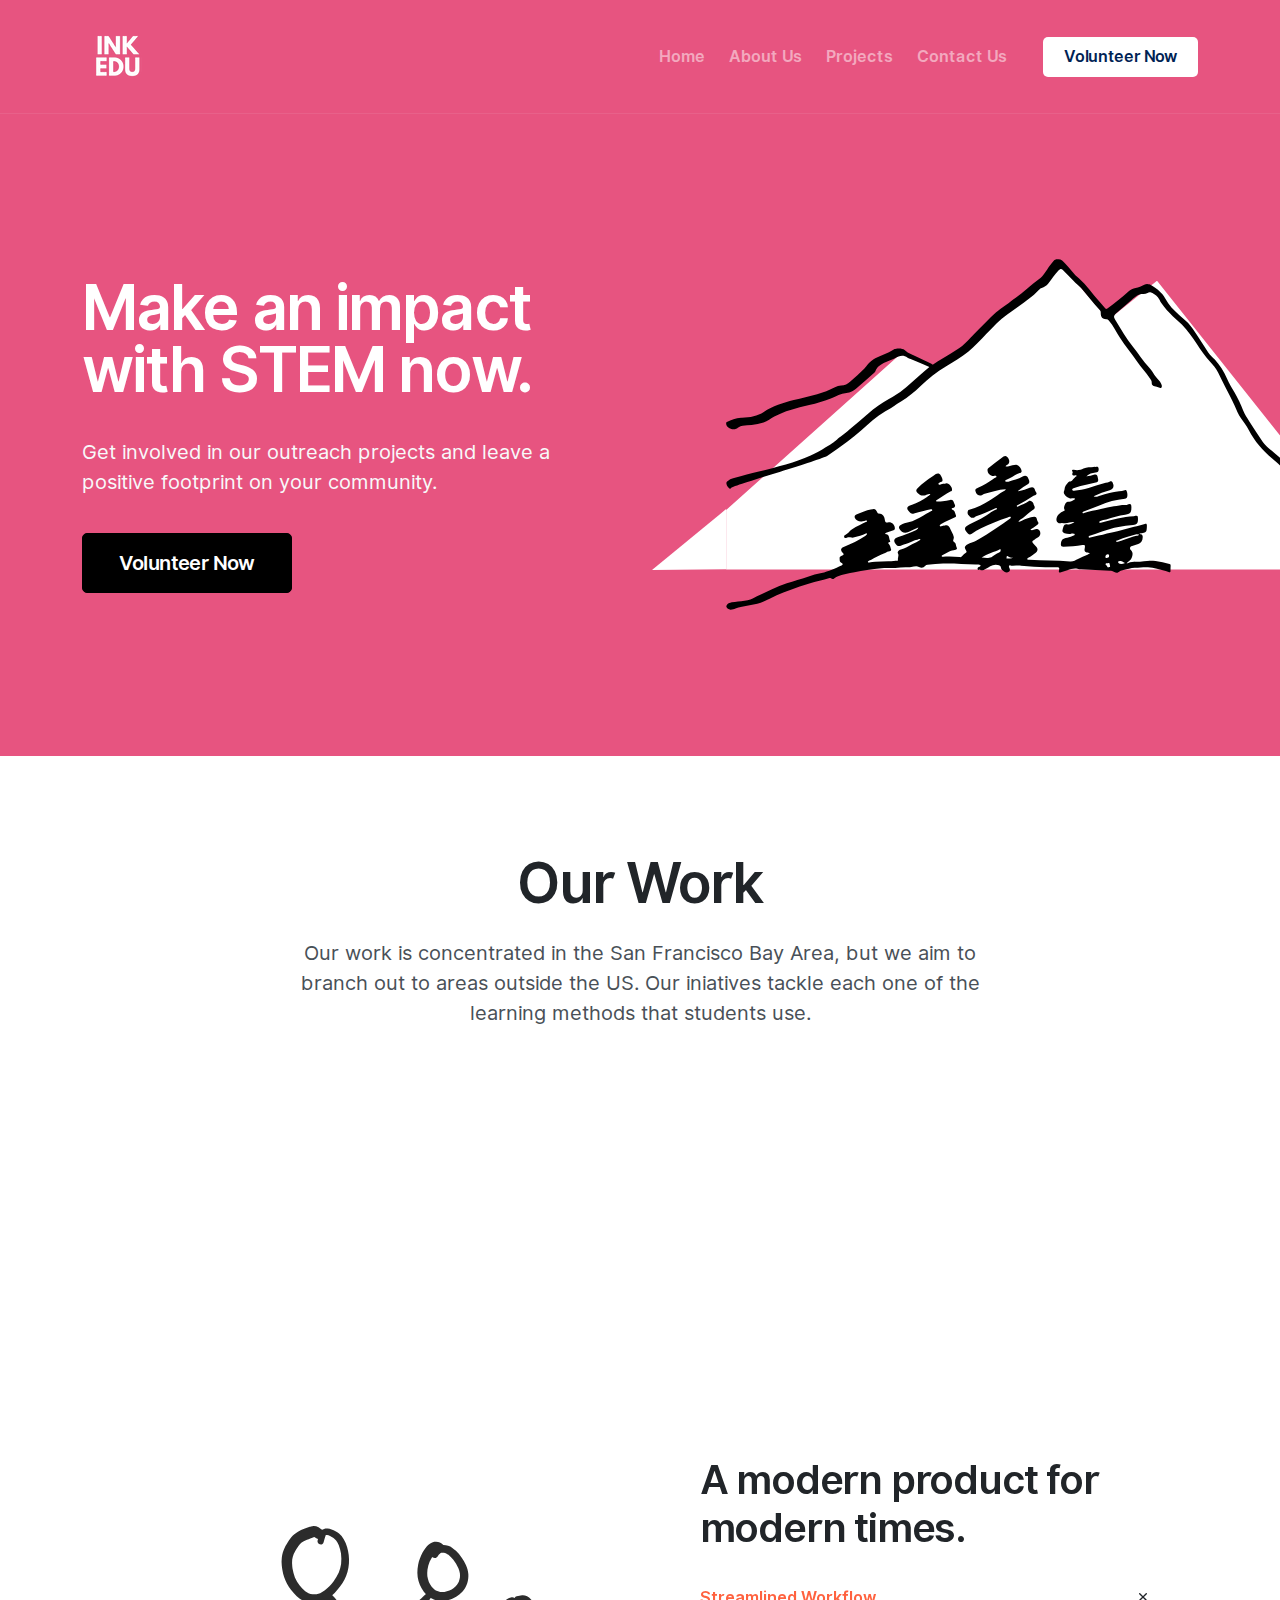
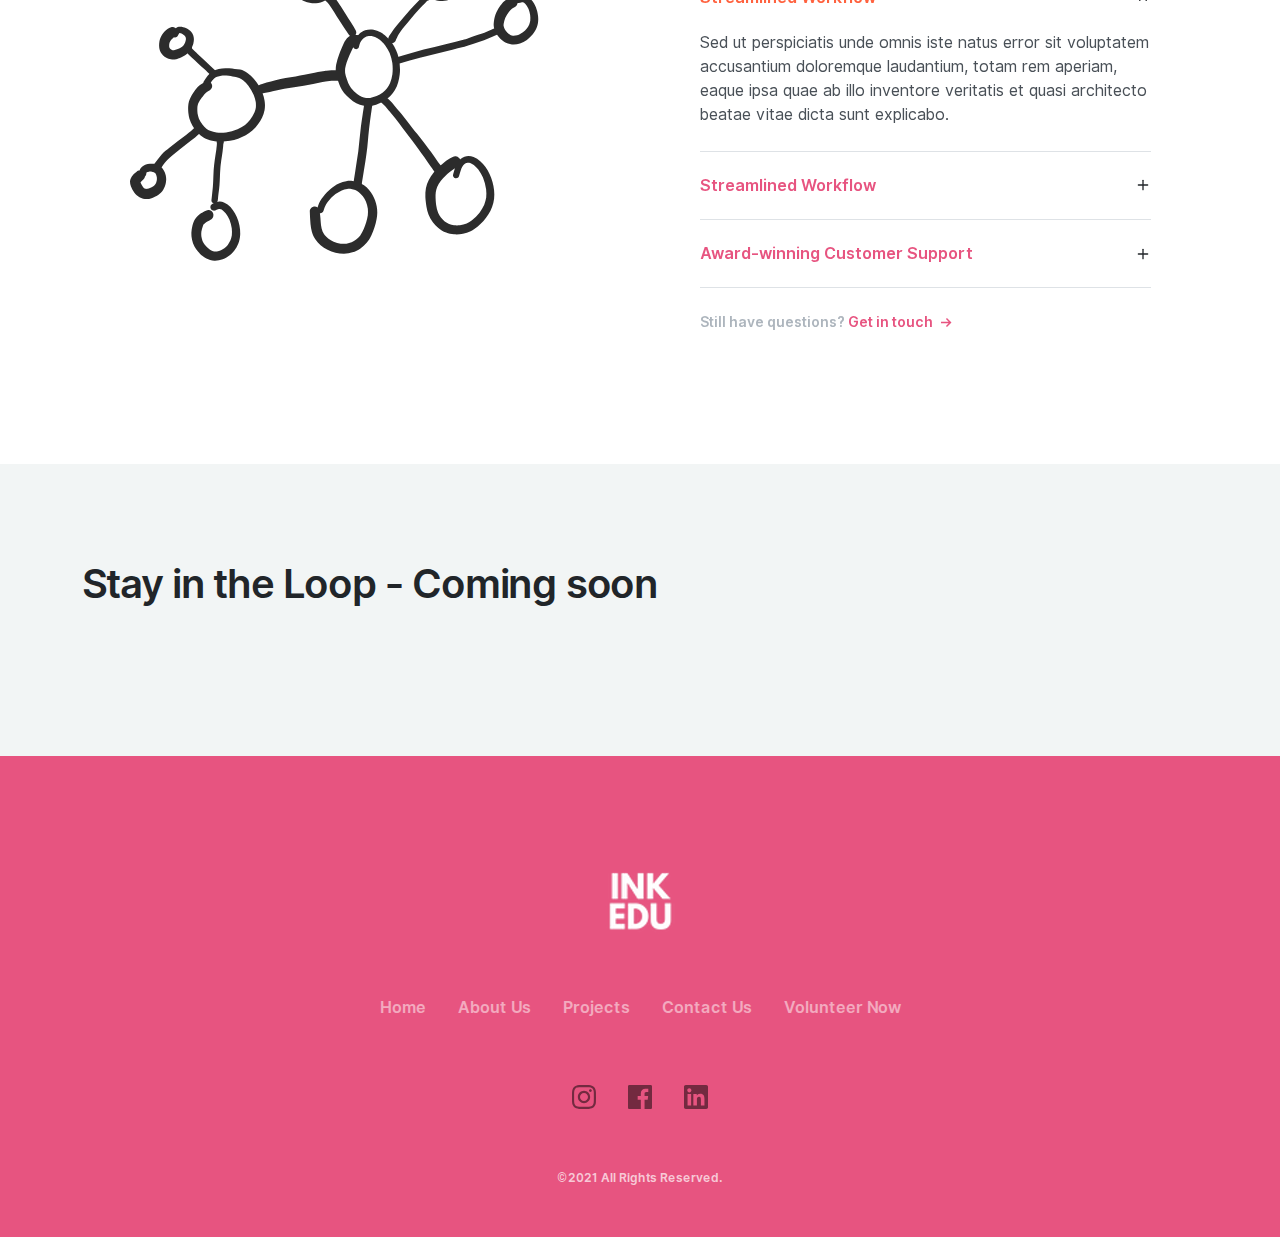
==== index.html @ 73db228f "Merge branch 'main' of https://github.com/rahulravi1026/InkEducation into main" ====
<!doctype html>
<html lang="en">

  <head>
    <meta charset="utf-8">
    <title>Ink Education</title>
    <meta name="viewport" content="width=device-width, initial-scale=1.0">
    <meta name="description" content="A corporate Bootstrap theme by Medium Rare">
    <link href="assets/css/loaders/loader-typing.css" rel="stylesheet" type="text/css" media="all" />
    <link href="assets/css/theme-saas-trend.css" rel="stylesheet" type="text/css" media="all" />
    <link rel="preload" as="font" href="assets/fonts/Inter-UI-upright.var.woff2" type="font/woff2" crossorigin="anonymous">
    <link rel="preload" as="font" href="assets/fonts/Inter-UI.var.woff2" type="font/woff2" crossorigin="anonymous">
  </head>

  <body>
    <div class="loader">
      <div class="loading-animation"></div>
    </div>

    <div class="navbar-container bg-primary">
      <nav class="navbar navbar-expand-lg navbar-dark bg-primary" data-sticky="top">
        <div class="container">
          <a class="navbar-brand fade-page" href="index.html">
            <img src="assets/img/ink5_720.png" alt="INK EDU">
          </a>
          <button class="navbar-toggler" type="button" data-toggle="collapse" data-target=".navbar-collapse" aria-expanded="false" aria-label="Toggle navigation">
            <img class="icon navbar-toggler-open" src="assets/img/icons/interface/menu.svg" alt="menu interface icon" data-inject-svg />
            <img class="icon navbar-toggler-close" src="assets/img/icons/interface/cross.svg" alt="cross interface icon" data-inject-svg />
          </button>
          <div class="collapse navbar-collapse justify-content-end">
            <div class="py-2 py-lg-0">
              <ul class="navbar-nav">
                <li class="nav-item dropdown">
                  <a href="index.html" class="nav-link dropdown-toggle" data-toggle="dropdown-grid" aria-expanded="false" aria-haspopup="true">Home</a>
                </li>
                <li class="nav-item dropdown">
                  <a href="about-company.html" class="nav-link dropdown-toggle" data-toggle="dropdown-grid" aria-expanded="false" aria-haspopup="true">About Us</a>
                </li>
                <li class="nav-item dropdown">
                  <a href="projects.html" class="nav-link dropdown-toggle" data-toggle="dropdown-grid" aria-expanded="false" aria-haspopup="true">Projects</a>
                </li>
                <li class="nav-item dropdown">
                  <a href="contact.html" class="nav-link dropdown-toggle" data-toggle="dropdown-grid" aria-expanded="false" aria-haspopup="true">Contact Us</a>
                </li>
              </ul>
            </div><a href="volunteer.html" class="btn btn-white ml-lg-3">Volunteer Now</a>

          </div>
        </div>
      </nav>
    </div>

    <section class="bg-primary text-light o-hidden">
      <div class="container">
        <div class="row align-items-center min-vh-50">
          <div class="col-lg-6 text-center text-lg-left mb-4 mb-lg-0">
            <h1 class="display-3">Make an impact with STEM now.</h1>
            <div class="my-4">
              <p class="lead">Get involved in our outreach projects and leave a positive footprint on your community.
              </p>
            </div>
            <a href="#" class="btn btn-lg btn-primary-2">Volunteer Now</a>
          </div>
          <div class="col-lg-6 text-center" data-aos="fade-left">
            <img src="assets/img/saas-sketch-1.svg" alt="Image" class="min-vw-60">
          </div>
        </div>
      </div>
    </section>
    <section>
      <div class="container">
        <div class="row justify-content-center text-center mb-6">
          <div class="col-xl-8 col-lg-9">
            <h2 class="display-4 mx-xl-6">Our Work</h2>
            <p class="lead">
              Our work is concentrated in the San Francisco Bay Area, but we aim to branch out to areas outside the US. Our iniatives tackle each one of the learning methods that students use.
            </p>
          </div>
        </div>
        <div class="row text-center">
          <div class="col-md-6 col-lg-3 mb-4 mb-lg-0" data-aos="fade-up" data-aos-delay="100">
            <img src="assets/img/saas-sketch-2.svg" alt="Image" class="mb-4">
            <h5>Curricula</h5>
            <p class="px-xl-4">Syllabus, lessons, and interactive projects that are open-source</p>
            <!-- <a href="#" class="hover-arrow">Learn More</a> -->
          </div>
          <div class="col-md-6 col-lg-3 mb-4 mb-lg-0" data-aos="fade-up" data-aos-delay="200">
            <img src="assets/img/saas-sketch-3.svg" alt="Image" class="mb-4">
            <h5>Documentation</h5>
            <p class="px-xl-4">Sed ut perspiciatis unde omnis iste natus error sit voluptatem.</p>
            <!-- <a href="#" class="hover-arrow">Learn More</a> -->
          </div>
          <div class="col-md-6 col-lg-3 mb-4 mb-lg-0" data-aos="fade-up" data-aos-delay="300">
            <img src="assets/img/saas-sketch-4.svg" alt="Image" class="mb-4">
            <h5>Virtual Reality</h5>
            <p class="px-xl-4">Sed ut perspiciatis unde omnis iste natus error sit voluptatem.</p>
            <!-- <a href="#" class="hover-arrow">Learn More</a> -->
          </div>
          <div class="col-md-6 col-lg-3 mb-4 mb-lg-0" data-aos="fade-up" data-aos-delay="400">
            <img src="assets/img/saas-sketch-5.svg" alt="Image" class="mb-4">
            <h5>Product Roadmap</h5>
            <p class="px-xl-4">Sed ut perspiciatis unde omnis iste natus error sit voluptatem.</p>
            <!-- <a href="#" class="hover-arrow">Learn More</a> -->
          </div>
        </div>
      </div>
    </section>
    <!--
    <section class="bg-primary-2-alt o-hidden">
      <div class="container">
        <div class="row align-items-center justify-content-around">
          <div class="col-md-5 pr-xl-4 mb-4 mb-md-0">
            <h3 class="h1 text-primary-2">&ldquo;Leap is a feature rich design toolkit that made launching our startup
          dead simple.&rdquo;</h3>
            <div class="mb-3">Andrew Simmons, Founder of Unvest</div>
            <a href="#" class="hover-arrow">Read Customer Stories</a>
          </div>
          <div class="col-xl-5 col-md-6" data-aos="fade-left">
            <img src="assets/img/saas-trend-1.jpg" alt="Image" class="rounded shadow-lg layer-1">
            <div class="decoration top left scale-2 d-none d-md-block">
              <img class="bg-primary-2" src="assets/img/decorations/deco-blob-13.svg" alt="deco-blob-13 decoration" data-inject-svg />
            </div>
            <div class="decoration bottom middle-x scale-2">
              <img class="bg-primary" src="assets/img/decorations/deco-dots-3.svg" alt="deco-dots-3 decoration" data-inject-svg />
            </div>
          </div>
        </div>
      </div>
    </section>

    <section>
      <div class="container">
        <div class="row justify-content-center text-center mb-6">
          <div class="col-xl-8 col-lg-9">
            <h2 class="display-4 mx-xl-6">Build it from the ground up.</h2>
            <p class="lead">
              Sed ut perspiciatis unde omnis iste natus error sit voluptatem accusantium doloremque laudantium, totam rem aperiam, eaque ipsa.
            </p>
          </div>
        </div>
      
        <div class="row">
          <div class="col-md-6 col-lg-3 d-flex" data-aos="fade-up" data-aos-delay="100">
            <a href="#" class="card card-icon-2 card-body justify-content-between hover-shadow-3d">
              <div class="icon-round mb-3 mb-md-4 icon bg-primary">
                <img class="icon bg-primary" src="assets/img/icons/theme/general/user.svg" alt="icon" data-inject-svg />
              </div>
              <h5 class="mb-0">Freelancing in the modern economy</h5>
            </a>
          </div>
          <div class="col-md-6 col-lg-3 d-flex" data-aos="fade-up" data-aos-delay="200">
            <a href="#" class="card card-icon-2 card-body justify-content-between hover-shadow-3d bg-primary text-light">
              <div class="icon-round mb-3 mb-md-4 icon bg-white">
                <img class="icon bg-white" src="assets/img/icons/theme/home/clock.svg" alt="icon" data-inject-svg />
              </div>
              <h5 class="mb-0">Time management for creatives</h5>
            </a>
          </div>
          <div class="col-md-6 col-lg-3 d-flex" data-aos="fade-up" data-aos-delay="300">
            <a href="#" class="card card-icon-2 card-body justify-content-between hover-shadow-3d bg-primary-2 text-light">
              <div class="icon-round mb-3 mb-md-4 icon bg-white">
                <img class="icon bg-white" src="assets/img/icons/theme/devices/mic.svg" alt="icon" data-inject-svg />
              </div>
              <h5 class="mb-0">Marketing your unique skill-set</h5>
            </a>
          </div>
          <div class="col-md-6 col-lg-3 d-flex" data-aos="fade-up" data-aos-delay="400">
            <a href="#" class="card card-icon-2 card-body justify-content-between hover-shadow-3d bg-primary-3 text-light">
              <div class="icon-round mb-3 mb-md-4 icon bg-white">
                <img class="icon bg-white" src="assets/img/icons/theme/devices/battery-half.svg" alt="icon" data-inject-svg />
              </div>
              <h5 class="mb-0">Recharging your creativity</h5>
            </a>
          </div>
        </div>
      </div>
    </section>
      -->

    <section class="pt-0">
      <div class="container">
        <div class="row justify-content-around align-items-center">
          <div class="col-6 col-md-5 mb-4 mb-md-0">
            <img src="assets/img/saas-sketch-6.svg" alt="Image">
          </div>
          <div class="col-xl-5 col-md-6">
            <h3 class="h1">A modern product for modern times.</h3>
            <div class="mt-4 mb-3">
              <div class="border-bottom pb-3 mb-3">
                <div data-target="#panel-3" class="accordion-panel-title" data-toggle="collapse" role="button" aria-expanded="true">
                  <span class="h6 mb-0">Streamlined Workflow</span>
                  <img class="icon" src="assets/img/icons/interface/plus.svg" alt="plus interface icon">
                </div>
                <div class="collapse show" id="panel-3">
                  <div class="pt-3">
                    <p class="mb-0">
                      Sed ut perspiciatis unde omnis iste natus error sit voluptatem accusantium doloremque laudantium, totam rem aperiam, eaque ipsa quae ab illo inventore veritatis et quasi architecto beatae vitae dicta sunt explicabo.
                    </p>
                  </div>
                </div>
              </div>
              <div class="border-bottom pb-3 mb-3">
                <div data-target="#panel-4" class="accordion-panel-title" data-toggle="collapse" role="button" aria-expanded="false">
                  <span class="h6 mb-0">Streamlined Workflow</span>
                  <img class="icon" src="assets/img/icons/interface/plus.svg" alt="plus interface icon">
                </div>
                <div class="collapse" id="panel-4">
                  <div class="pt-3">
                    <p class="mb-0">
                      Sed ut perspiciatis unde omnis iste natus error sit voluptatem accusantium doloremque laudantium, totam rem aperiam, eaque ipsa quae ab illo inventore veritatis et quasi architecto beatae vitae dicta sunt explicabo.
                    </p>
                  </div>
                </div>
              </div>
              <div class="border-bottom pb-3 mb-3">
                <div data-target="#panel-5" class="accordion-panel-title" data-toggle="collapse" role="button" aria-expanded="false">
                  <span class="h6 mb-0">Award-winning Customer Support</span>
                  <img class="icon" src="assets/img/icons/interface/plus.svg" alt="plus interface icon">
                </div>
                <div class="collapse" id="panel-5">
                  <div class="pt-3">
                    <p class="mb-0">
                      Sed ut perspiciatis unde omnis iste natus error sit voluptatem accusantium doloremque laudantium, totam rem aperiam, eaque ipsa quae ab illo inventore veritatis et quasi architecto beatae vitae dicta sunt explicabo.
                    </p>
                  </div>
                </div>
              </div>
            </div>
            <div class="text-small text-muted">Still have questions? <a href="contact.html" class="hover-arrow">Get in touch</a>
            </div>
          </div>
        </div>
      </div>
    </section>
    <section class="pt-0 pb-4">
      <div class="container text-center">
<!--         <div class="row mb-5">
          <div class="col">
            <h5>Trusted by over 30,000 of the world’s leading companies</h5>
          </div>
        </div> -->
      </div>
    </section>

    <section class="bg-primary-2-alt">
      <div class="container">
        <div class="row mb-4">
          <div class="col">
            <h3 class="h1">Stay in the Loop - Coming soon</h3> <!-- Stay in the loop -->
          </div>
        </div>
        <!--
        <div class="row">
          <div class="col-md-6 col-lg-4 d-flex" data-aos="fade-up" data-aos-delay="200">
            <div class="card">
              <a href="#">
                <img src="assets/img/article-1.jpg" alt="Image" class="card-img-top">
              </a>
              <div class="card-body d-flex flex-column">
                <div class="d-flex justify-content-between mb-3">
                  <div class="text-small d-flex">
                    <div class="mr-2">
                      <a href="#">Business</a>
                    </div>
                  </div>
                </div>
                <a href="#">
                  <h4>How to build collateral</h4>
                </a>
                <p class="flex-grow-1">
                  Sed ut perspiciatis unde omnis iste natus error sit voluptatem accusantium doloremque laudantium.
                </p>
                <div class="d-flex align-items-center mt-3">
                  <img src="assets/img/avatars/female-3.jpg" alt="Image" class="avatar avatar-sm">
                  <div class="ml-1">
                    <span class="text-small text-muted">By</span>
                    <span class="text-small">Abby Sims</span>
                  </div>
                </div>
              </div>
            </div>
          </div>
          <div class="col-md-6 col-lg-4 d-flex" data-aos="fade-up" data-aos-delay="200">
            <div class="card">
              <a href="#">
                <img src="assets/img/article-1.jpg" alt="Image" class="card-img-top">
              </a>
              <div class="card-body d-flex flex-column">
                <div class="d-flex justify-content-between mb-3">
                  <div class="text-small d-flex">
                    <div class="mr-2">
                      <a href="#">Business</a>
                    </div>
                  </div>
                </div>
                <a href="#">
                  <h4>How to build collateral</h4>
                </a>
                <p class="flex-grow-1">
                  Sed ut perspiciatis unde omnis iste natus error sit voluptatem accusantium doloremque laudantium.
                </p>
                <div class="d-flex align-items-center mt-3">
                  <img src="assets/img/avatars/female-3.jpg" alt="Image" class="avatar avatar-sm">
                  <div class="ml-1">
                    <span class="text-small text-muted">By</span>
                    <span class="text-small">Abby Sims</span>
                  </div>
                </div>
              </div>
            </div>
          </div>
          <div class="col-md-6 col-lg-4 d-flex" data-aos="fade-up" data-aos-delay="200">
            <div class="card">
              <a href="#">
                <img src="assets/img/article-1.jpg" alt="Image" class="card-img-top">
              </a>
              <div class="card-body d-flex flex-column">
                <div class="d-flex justify-content-between mb-3">
                  <div class="text-small d-flex">
                    <div class="mr-2">
                      <a href="#">Business</a>
                    </div>
                  </div>
                </div>
                <a href="#">
                  <h4>How to build collateral</h4>
                </a>
                <p class="flex-grow-1">
                  Sed ut perspiciatis unde omnis iste natus error sit voluptatem accusantium doloremque laudantium.
                </p>
                <div class="d-flex align-items-center mt-3">
                  <img src="assets/img/avatars/female-3.jpg" alt="Image" class="avatar avatar-sm">
                  <div class="ml-1">
                    <span class="text-small text-muted">By</span>
                    <span class="text-small">Abby Sims</span>
                  </div>
                </div>
              </div>
            </div>
          </div>
        </div>
        <div class="row">
          <div class="col">
            <a href="#" class="hover-arrow">View more news</a>
          </div>
        </div>
      </div>
    </section>

    <section class="bg-primary-3 text-light o-hidden">
      <div class="container layer-1">
        <div class="row justify-content-center text-center mb-6">
          <div class="col-xl-8 col-lg-9">
            <h2 class="display-4 mx-xl-6">Let's get started.</h2>
            <p class="lead">
              Sed ut perspiciatis unde omnis iste natus error sit voluptatem accusantium doloremque laudantium, totam rem aperiam, eaque ipsa.
            </p>
          </div>
        </div>
        <div class="row justify-content-center">
          <div class="col-xl-4 col-lg-5 col-md-6">
            <form>
              <div class="form-group">
                <label for="service-name-1">Your Name</label>
                <input name="service-name" id="service-name-1" type="text" class="form-control form-control-lg" placeholder="Type your name">
              </div>
              <div class="form-group">
                <label for="service-email-1">Email Address</label>
                <input name="service-email" id="service-email-1" type="email" class="form-control form-control-lg" placeholder="you@yoursite.com">
              </div>
              <div class="row">
                <div class="col-12">
                  <div class="form-group mb-1">
                    <label>Business Type:</label>
                  </div>
                </div>
                <div class="col">
                  <div class="form-group rounded bg-white p-2">
                    <div class="custom-control custom-radio">
                      <input type="radio" id="service-radio-freelance-1" name="service-radio-1" class="custom-control-input">
                      <label class="custom-control-label" for="service-radio-freelance-1">Freelancer</label>
                    </div>
                  </div>
                </div>
                <div class="col">
                  <div class="form-group rounded bg-white p-2">
                    <div class="custom-control custom-radio">
                      <input type="radio" id="service-radio-agency-1" name="service-radio-1" class="custom-control-input">
                      <label class="custom-control-label" for="service-radio-agency-1">Agency</label>
                    </div>
                  </div>
                </div>
              </div>
              <div class="form-group text-center">
                <button class="btn btn-lg btn-primary btn-block mb-2" type="submit">Start your 14 day trial</button>
                <small class="text-muted">Add some helper text here and link to your <a href="#">Privacy Policy</a>
                </small>
              </div>
            </form>
          </div>
        </div>
      </div>
      <div data-jarallax-element="0 50">
        <div class="decoration bottom left scale-3">
          <img class="bg-primary-2" src="assets/img/decorations/deco-blob-5.svg" alt="deco-blob-5 decoration" data-inject-svg />
        </div>
      </div>
        -->
    </section>

    <footer class="pb-5 bg-primary text-light">
      <div class="container">
        <div class="row mb-4 justify-content-center">
          <div class="col-auto">
            <a href="index.html">
                <img src="assets/img/inklogo.png" alt="INK EDU">
            </a>
          </div>
        </div>
        <div class="row mb-4">
          <div class="col">
            <ul class="nav justify-content-center">
              <li class="nav-item"><a href="index.html" class="nav-link">Home</a>
              </li>
              <li class="nav-item"><a href="about-company.html" class="nav-link">About Us</a>
              </li>
              <li class="nav-item"><a href="projects.html" class="nav-link">Projects</a>
              </li>
              <li class="nav-item"><a href="contact.html" class="nav-link">Contact Us</a>
              </li>
              <li class="nav-item"><a href="volunteer.html" class="nav-link">Volunteer Now</a>
              </li>
            </ul>
          </div>
        </div>
        <div class="row justify-content-center mt-5 mb-5">
          <div class="col-auto">
            <ul class="nav">
              <li class="nav-item">
                <a href="#" class="nav-link">
                  <img class="icon undefined" src="assets/img/icons/social/instagram.svg" alt="instagram social icon"/>
                </a>
              </li>
              <li class="nav-item">
                <a href="#" class="nav-link">
                  <img class="icon undefined" src="assets/img/icons/social/facebook.svg" alt="facebook social icon"/>
                </a>
              </li>
              <li class="nav-item">
                <a href="#" class="nav-link">
                  <img class="icon undefined" src="assets/img/icons/social/linkedin.svg" alt="linkedin social icon"/>
                </a>
              </li>
              <!--
              <li class="nav-item">
                <a href="#" class="nav-link">
                  <img class="icon undefined" src="assets/img/icons/social/medium.svg" alt="medium social icon"/>
                </a>
              </li>
              <li class="nav-item">
                <a href="#" class="nav-link">
                  <img class="icon undefined" src="assets/img/icons/social/facebook.svg" alt="facebook social icon" />
                </a>
              </li>
            -->
            </ul>
          </div>
        </div>
        <div class="row justify-content-center text-center">
          <div class="col-xl-10">
            <small class="text-muted">&copy;2021 All Rights Reserved.</small>
          </div>
        </div>
      </div>
    </footer>

<!--     <a href="#" class="btn back-to-top btn-primary btn-round" data-smooth-scroll data-aos="fade-up" data-aos-offset="2000" data-aos-mirror="true" data-aos-once="false">
      <img class="icon" src="assets/img/icons/theme/navigation/arrow-up.svg" alt="arrow-up icon" data-inject-svg />
    </a>
   -->
    <!-- Required vendor scripts (Do not remove) -->
    <script type="text/javascript" src="assets/js/jquery.min.js"></script>
    <script type="text/javascript" src="assets/js/popper.min.js"></script>
    <script type="text/javascript" src="assets/js/bootstrap.js"></script>

    <!-- Optional Vendor Scripts (Remove the plugin script here and comment initializer script out of index.js if site does not use that feature) -->

    <!-- AOS (Animate On Scroll - animates elements into view while scrolling down) -->
    <script type="text/javascript" src="assets/js/aos.js"></script>
    <!-- Clipboard (copies content from browser into OS clipboard) -->
    <script type="text/javascript" src="assets/js/clipboard.js"></script>
    <!-- Fancybox (handles image and video lightbox and galleries) -->
    <script type="text/javascript" src="assets/js/jquery.fancybox.min.js"></script>
    <!-- Flatpickr (calendar/date/time picker UI) -->
    <script type="text/javascript" src="assets/js/flatpickr.min.js"></script>
    <!-- Flickity (handles touch enabled carousels and sliders) -->
    <script type="text/javascript" src="assets/js/flickity.pkgd.min.js"></script>
    <!-- Ion rangeSlider (flexible and pretty range slider elements) -->
    <script type="text/javascript" src="assets/js/ion.rangeSlider.min.js"></script>
    <!-- Isotope (masonry layouts and filtering) -->
    <script type="text/javascript" src="assets/js/isotope.pkgd.min.js"></script>
    <!-- jarallax (parallax effect and video backgrounds) -->
    <script type="text/javascript" src="assets/js/jarallax.min.js"></script>
    <script type="text/javascript" src="assets/js/jarallax-video.min.js"></script>
    <script type="text/javascript" src="assets/js/jarallax-element.min.js"></script>
    <!-- jQuery Countdown (displays countdown text to a specified date) -->
    <script type="text/javascript" src="assets/js/jquery.countdown.min.js"></script>
    <!-- jQuery smartWizard facilitates steppable wizard content -->
    <script type="text/javascript" src="assets/js/jquery.smartWizard.min.js"></script>
    <!-- Plyr (unified player for Video, Audio, Vimeo and Youtube) -->
    <script type="text/javascript" src="assets/js/plyr.polyfilled.min.js"></script>
    <!-- Prism (displays formatted code boxes) -->
    <script type="text/javascript" src="assets/js/prism.js"></script>
    <!-- ScrollMonitor (manages events for elements scrolling in and out of view) -->
    <script type="text/javascript" src="assets/js/scrollMonitor.js"></script>
    <!-- Smooth scroll (animation to links in-page)-->
    <script type="text/javascript" src="assets/js/smooth-scroll.polyfills.min.js"></script>
    <!-- SVGInjector (replaces img tags with SVG code to allow easy inclusion of SVGs with the benefit of inheriting colors and styles)-->
    <script type="text/javascript" src="assets/js/svg-injector.umd.production.js"></script>
    <!-- TwitterFetcher (displays a feed of tweets from a specified account)-->
    <script type="text/javascript" src="assets/js/twitterFetcher_min.js"></script>
    <!-- Typed text (animated typing effect)-->
    <script type="text/javascript" src="assets/js/typed.min.js"></script>
    <!-- Required theme scripts (Do not remove) -->
    <script type="text/javascript" src="assets/js/theme.js"></script>
    <!-- Removes page load animation when window is finished loading -->
    <script type="text/javascript">
      window.addEventListener("load", function () {    document.querySelector('body').classList.add('loaded');  });
    </script>

  </body>

</html>
---- assets/css/loaders/loader-typing.css ----
/* Common Loader CSS */

@keyframes hideLoader{
    0%{ width: 100%; height: 100%; }
    100%{ width: 0; height: 0; }
}
body > div.loader{
        position: fixed;
        background: white;
        width: 100%;
        height: 100%;
        z-index: 1071;
        opacity: 0;
        transition: opacity .5s ease;
        overflow: hidden;
        pointer-events: none;
        display: flex;
        align-items: center;
        justify-content: center;
    }
    body:not(.loaded) > div.loader{
        opacity: 1;
    }
    body:not(.loaded){
        overflow: hidden;
    }
body.loaded > div.loader{
    animation: hideLoader .5s linear .5s forwards;
}

/* Typing Animation */
.loading-animation {
  width: 6px;
  height: 6px;
  border-radius: 50%;
  animation: typing 1s linear infinite alternate;
  position: relative;
  left: -12px;
}

@keyframes typing {
  0% {
    background-color: rgba(100,100,100, 1);
    box-shadow: 12px 0px 0px 0px rgba(100,100,100, 0.2),
      24px 0px 0px 0px rgba(100,100,100, 0.2);
  }

  25% {
    background-color: rgba(100,100,100, 0.4);
    box-shadow: 12px 0px 0px 0px rgba(100,100,100, 2),
      24px 0px 0px 0px rgba(100,100,100, 0.2);
  }

  75% {
    background-color: rgba(100,100,100, 0.4);
    box-shadow: 12px 0px 0px 0px rgba(100,100,100, 0.2),
      24px 0px 0px 0px rgba(100,100,100, 1);
  }
}
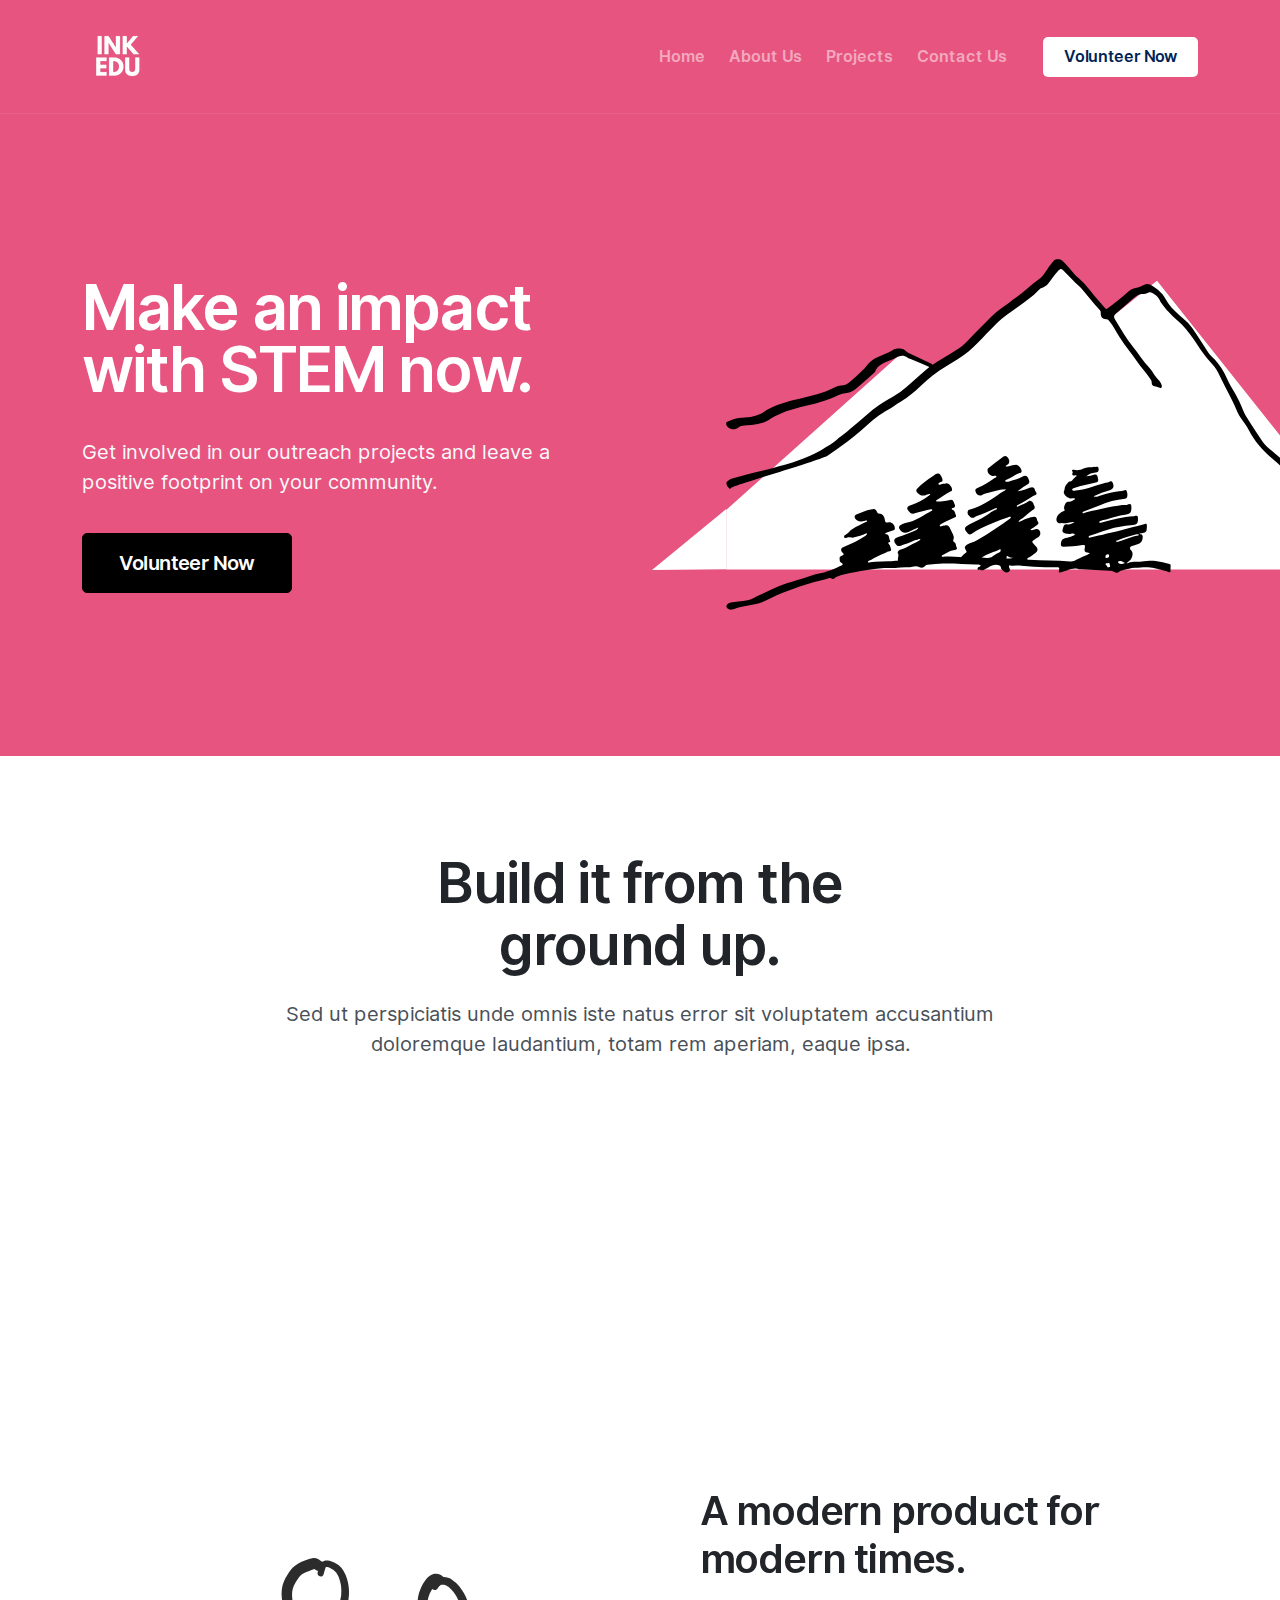
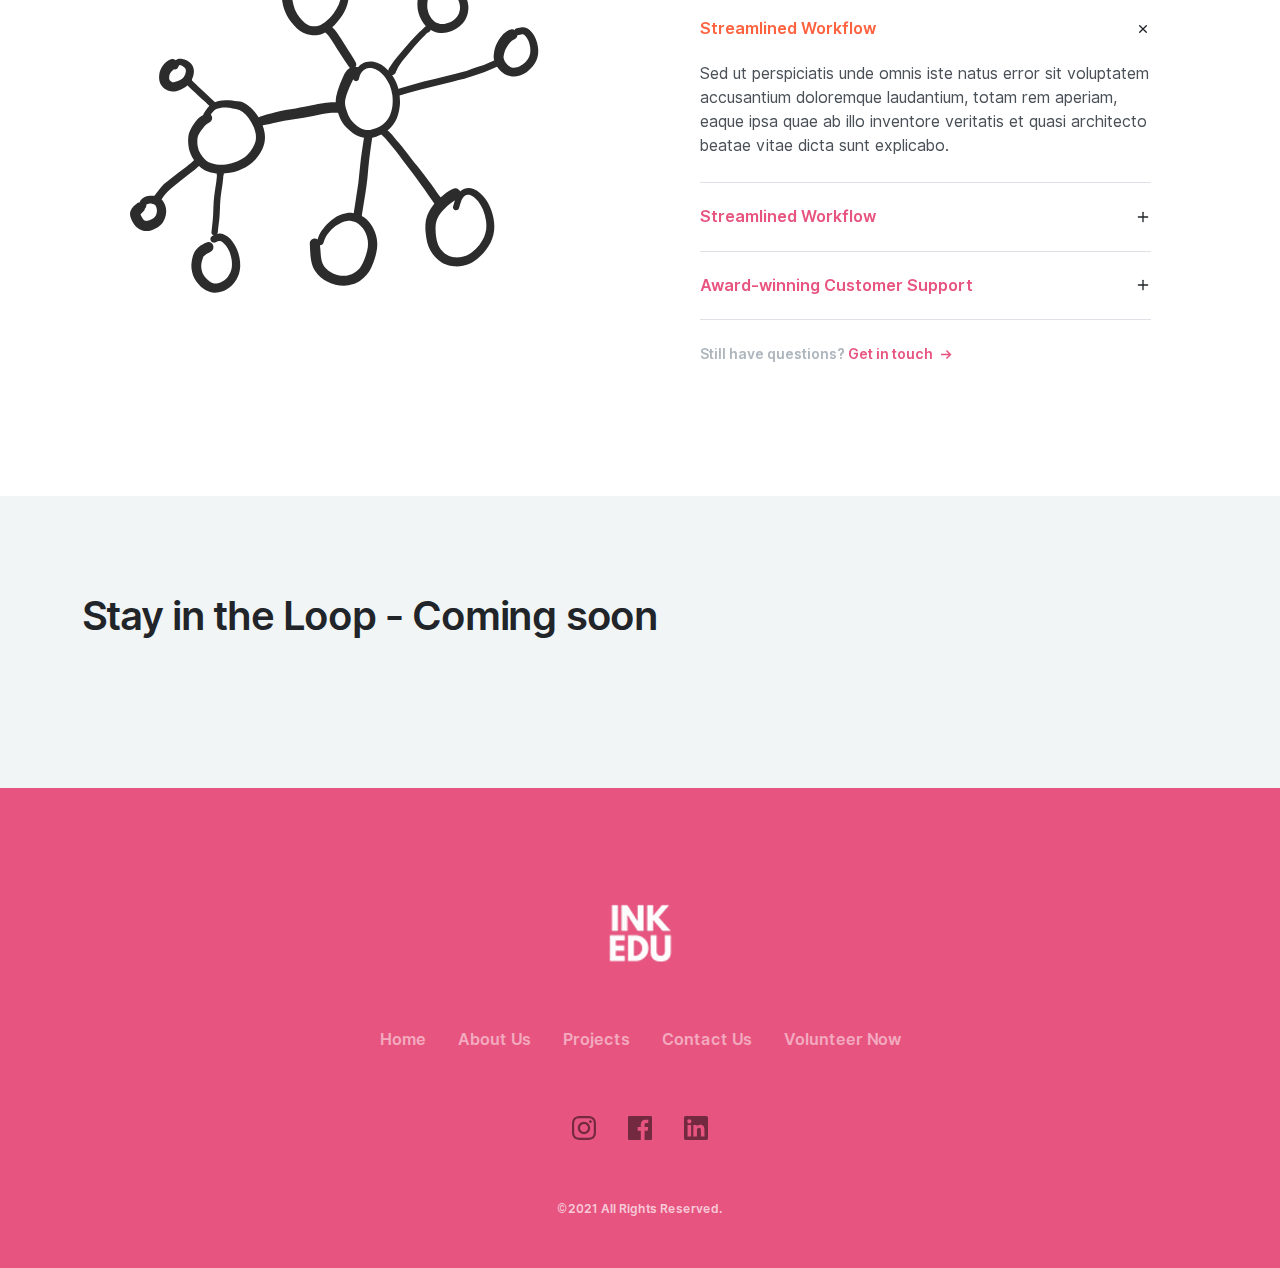
==== commit d6fb30e1: "Update index.html" ====
--- a/index.html
+++ b/index.html
@@ -71,17 +71,17 @@
       <div class="container">
         <div class="row justify-content-center text-center mb-6">
           <div class="col-xl-8 col-lg-9">
-            <h2 class="display-4 mx-xl-6">Our Work</h2>
+            <h2 class="display-4 mx-xl-6">Build it from the ground up.</h2>
             <p class="lead">
-              Our work is concentrated in the San Francisco Bay Area, but we aim to branch out to areas outside the US. Our iniatives tackle each one of the learning methods that students use.
+              Sed ut perspiciatis unde omnis iste natus error sit voluptatem accusantium doloremque laudantium, totam rem aperiam, eaque ipsa.
             </p>
           </div>
         </div>
         <div class="row text-center">
           <div class="col-md-6 col-lg-3 mb-4 mb-lg-0" data-aos="fade-up" data-aos-delay="100">
             <img src="assets/img/saas-sketch-2.svg" alt="Image" class="mb-4">
-            <h5>Curricula</h5>
-            <p class="px-xl-4">Syllabus, lessons, and interactive projects that are open-source</p>
+            <h5>Authentication</h5>
+            <p class="px-xl-4">Sed ut perspiciatis unde omnis iste natus error sit voluptatem.</p>
             <!-- <a href="#" class="hover-arrow">Learn More</a> -->
           </div>
           <div class="col-md-6 col-lg-3 mb-4 mb-lg-0" data-aos="fade-up" data-aos-delay="200">
@@ -92,7 +92,7 @@
           </div>
           <div class="col-md-6 col-lg-3 mb-4 mb-lg-0" data-aos="fade-up" data-aos-delay="300">
             <img src="assets/img/saas-sketch-4.svg" alt="Image" class="mb-4">
-            <h5>Virtual Reality</h5>
+            <h5>Virtual Reality.</h5>
             <p class="px-xl-4">Sed ut perspiciatis unde omnis iste natus error sit voluptatem.</p>
             <!-- <a href="#" class="hover-arrow">Learn More</a> -->
           </div>
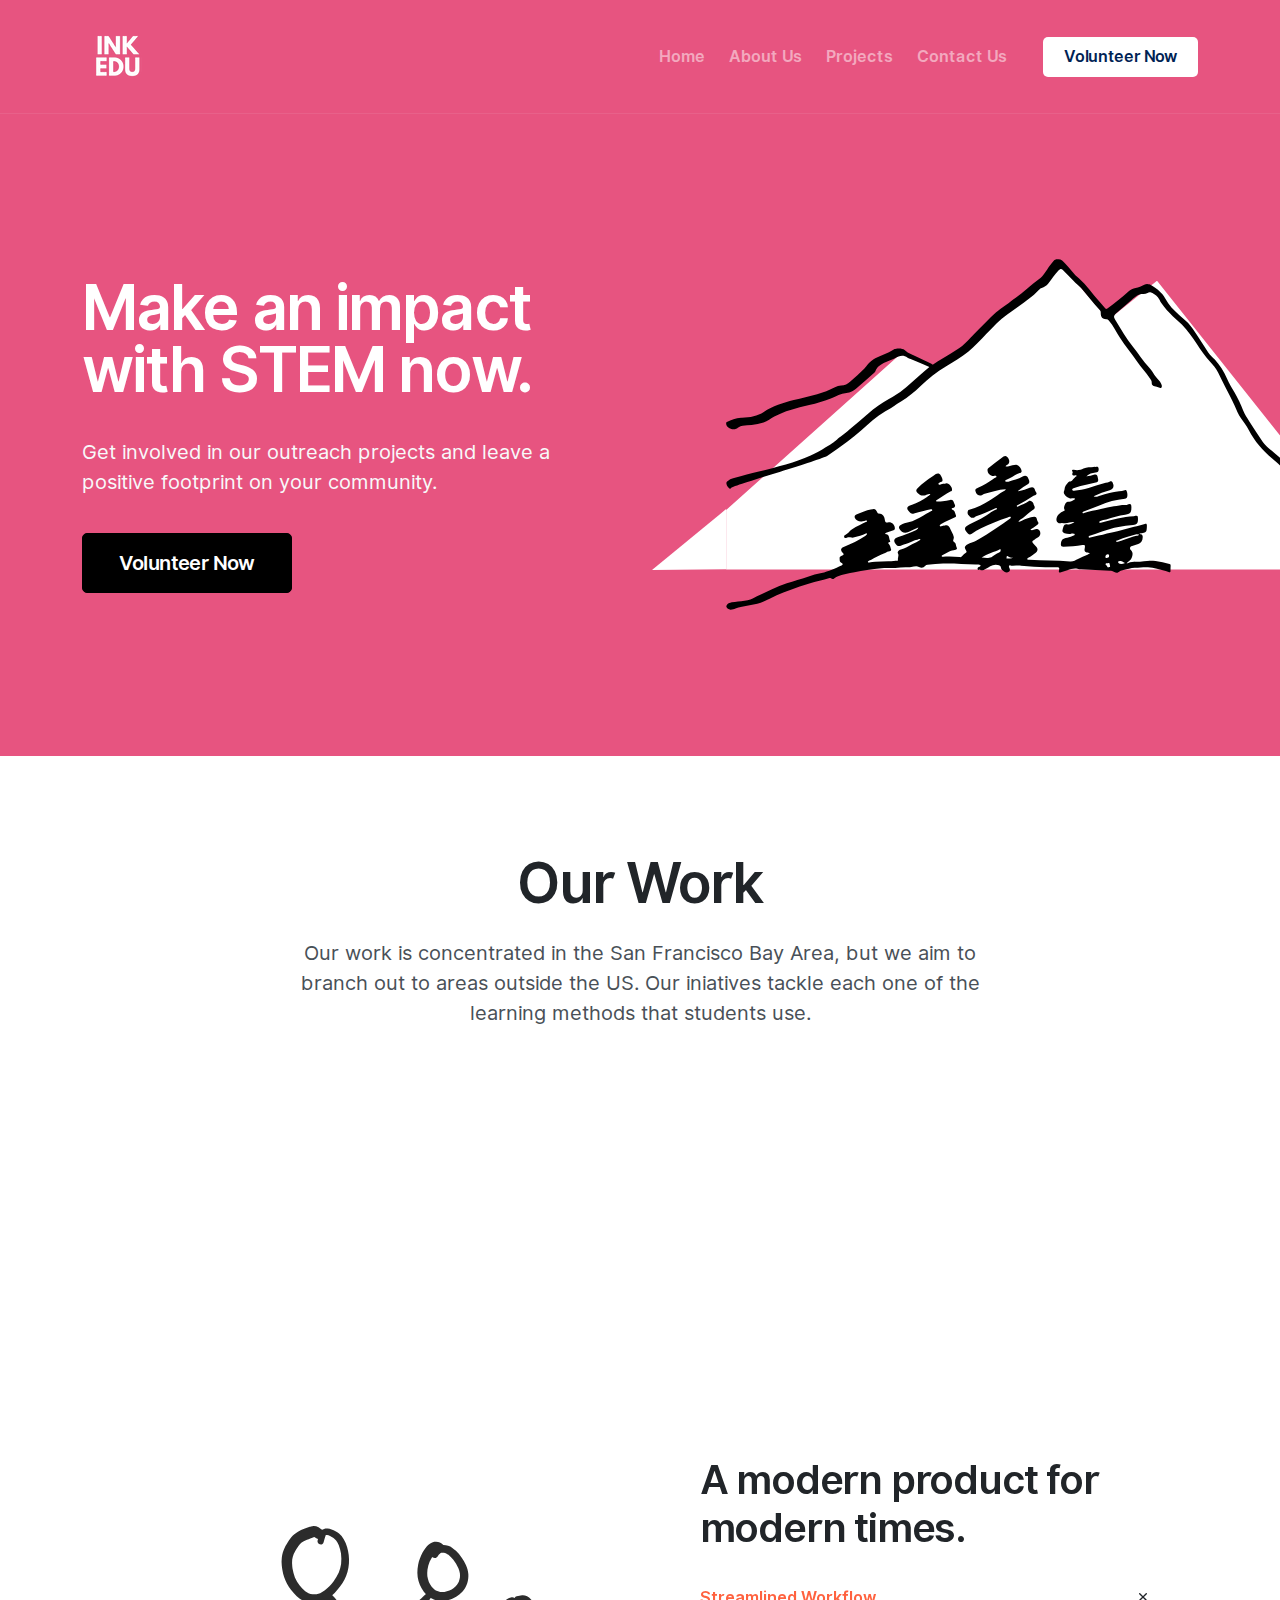
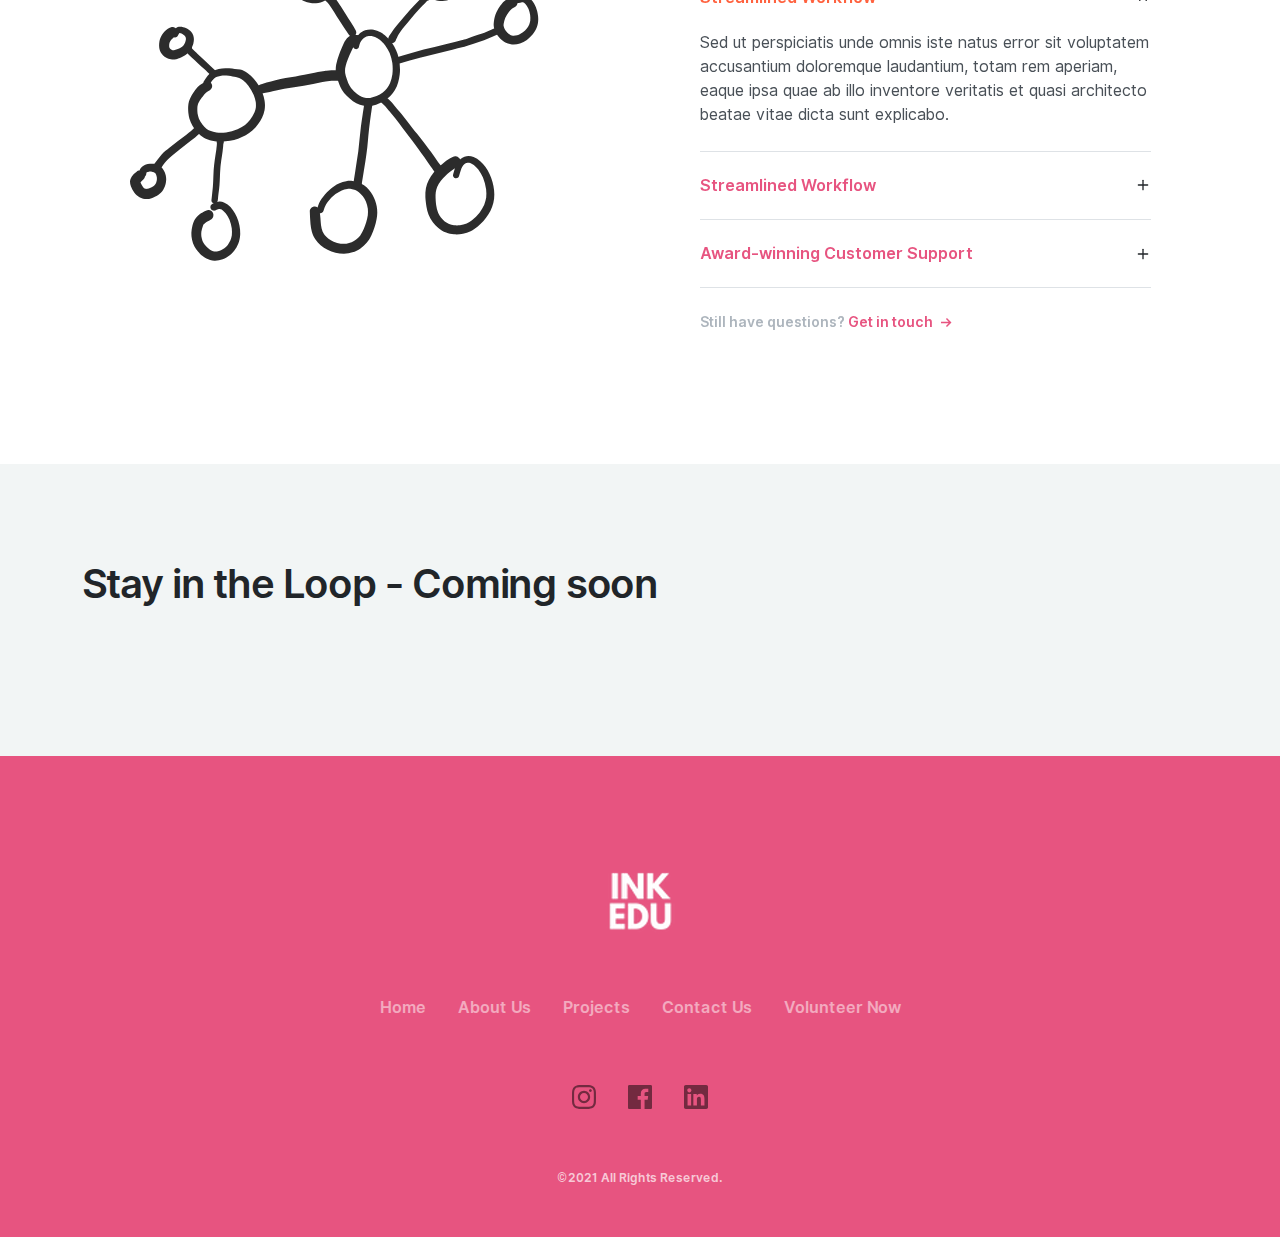
==== commit ecf6f2ad: "Merge branch 'main' of https://github.com/rahulravi1026/InkEducation into main" ====
--- a/index.html
+++ b/index.html
@@ -71,17 +71,17 @@
       <div class="container">
         <div class="row justify-content-center text-center mb-6">
           <div class="col-xl-8 col-lg-9">
-            <h2 class="display-4 mx-xl-6">Build it from the ground up.</h2>
+            <h2 class="display-4 mx-xl-6">Our Work</h2>
             <p class="lead">
-              Sed ut perspiciatis unde omnis iste natus error sit voluptatem accusantium doloremque laudantium, totam rem aperiam, eaque ipsa.
+              Our work is concentrated in the San Francisco Bay Area, but we aim to branch out to areas outside the US. Our iniatives tackle each one of the learning methods that students use.
             </p>
           </div>
         </div>
         <div class="row text-center">
           <div class="col-md-6 col-lg-3 mb-4 mb-lg-0" data-aos="fade-up" data-aos-delay="100">
             <img src="assets/img/saas-sketch-2.svg" alt="Image" class="mb-4">
-            <h5>Authentication</h5>
-            <p class="px-xl-4">Sed ut perspiciatis unde omnis iste natus error sit voluptatem.</p>
+            <h5>Curricula</h5>
+            <p class="px-xl-4">Syllabus, lessons, and interactive projects that are open-source</p>
             <!-- <a href="#" class="hover-arrow">Learn More</a> -->
           </div>
           <div class="col-md-6 col-lg-3 mb-4 mb-lg-0" data-aos="fade-up" data-aos-delay="200">
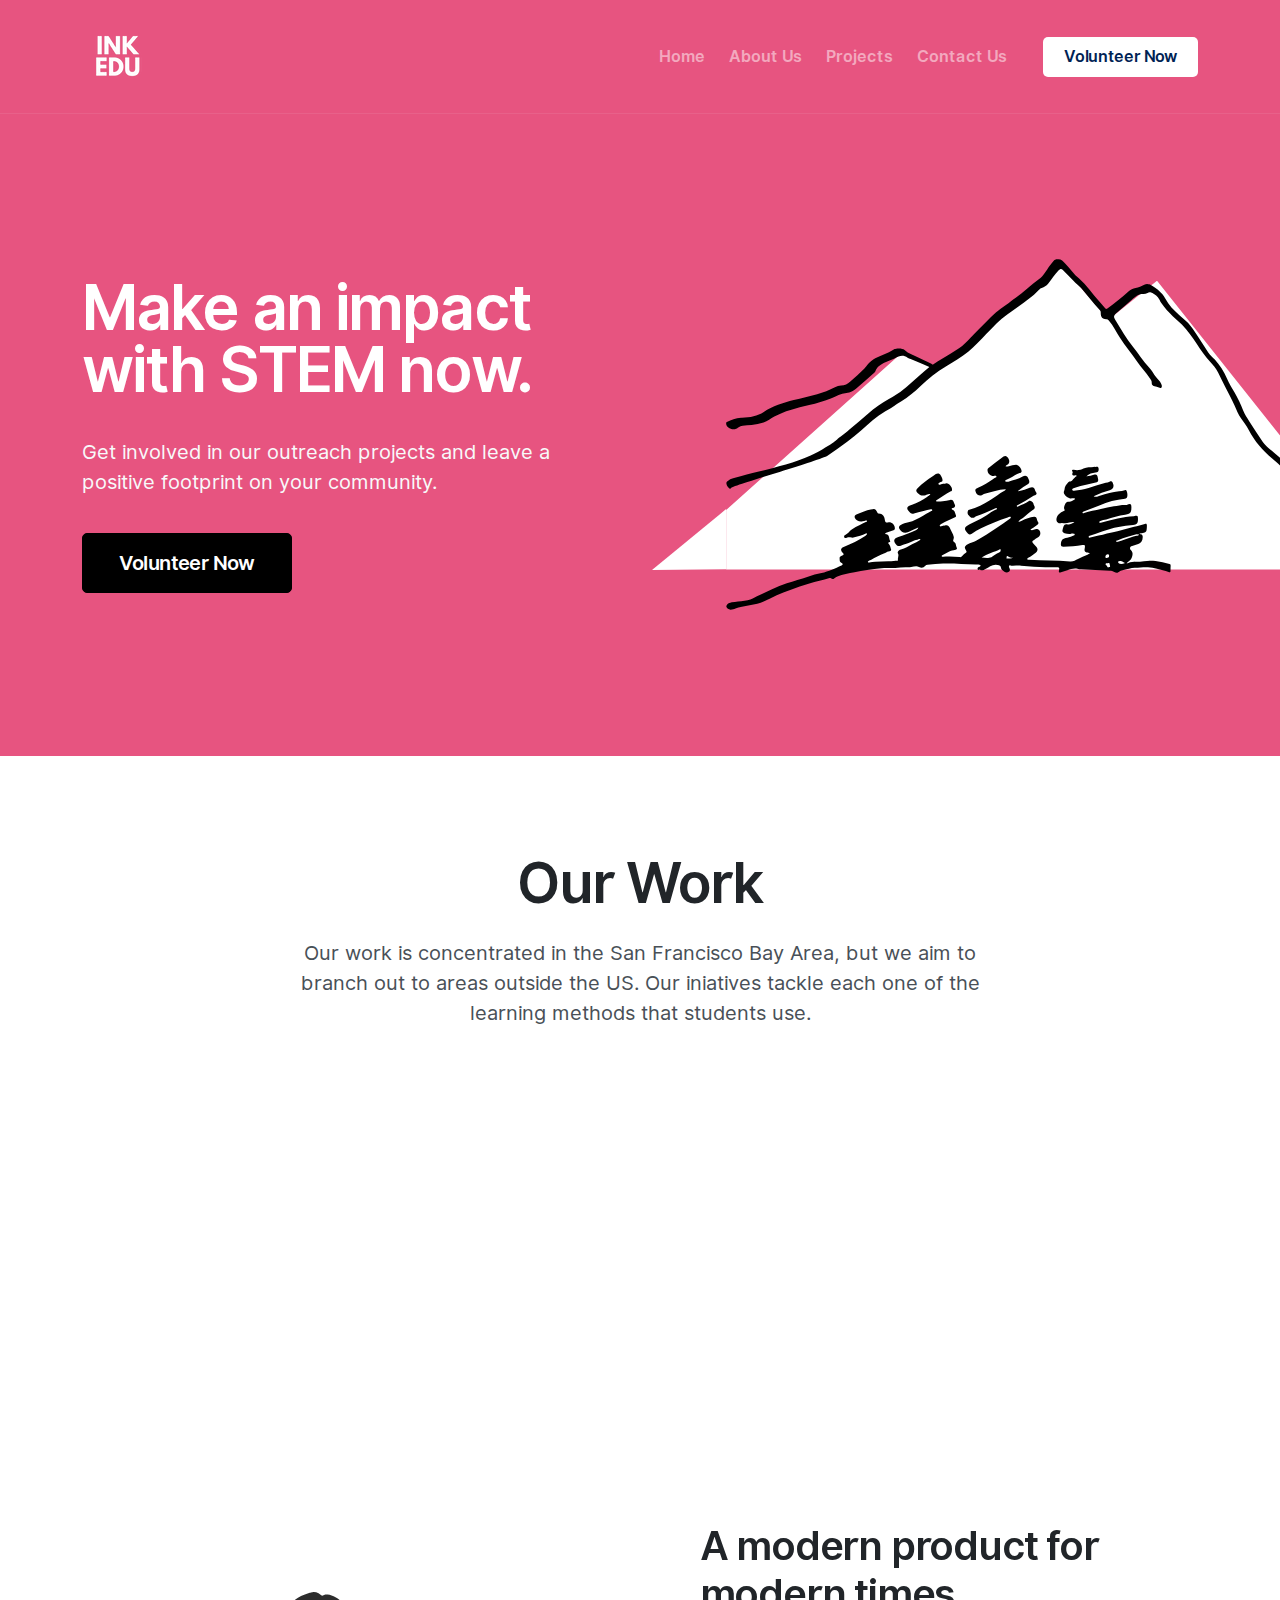
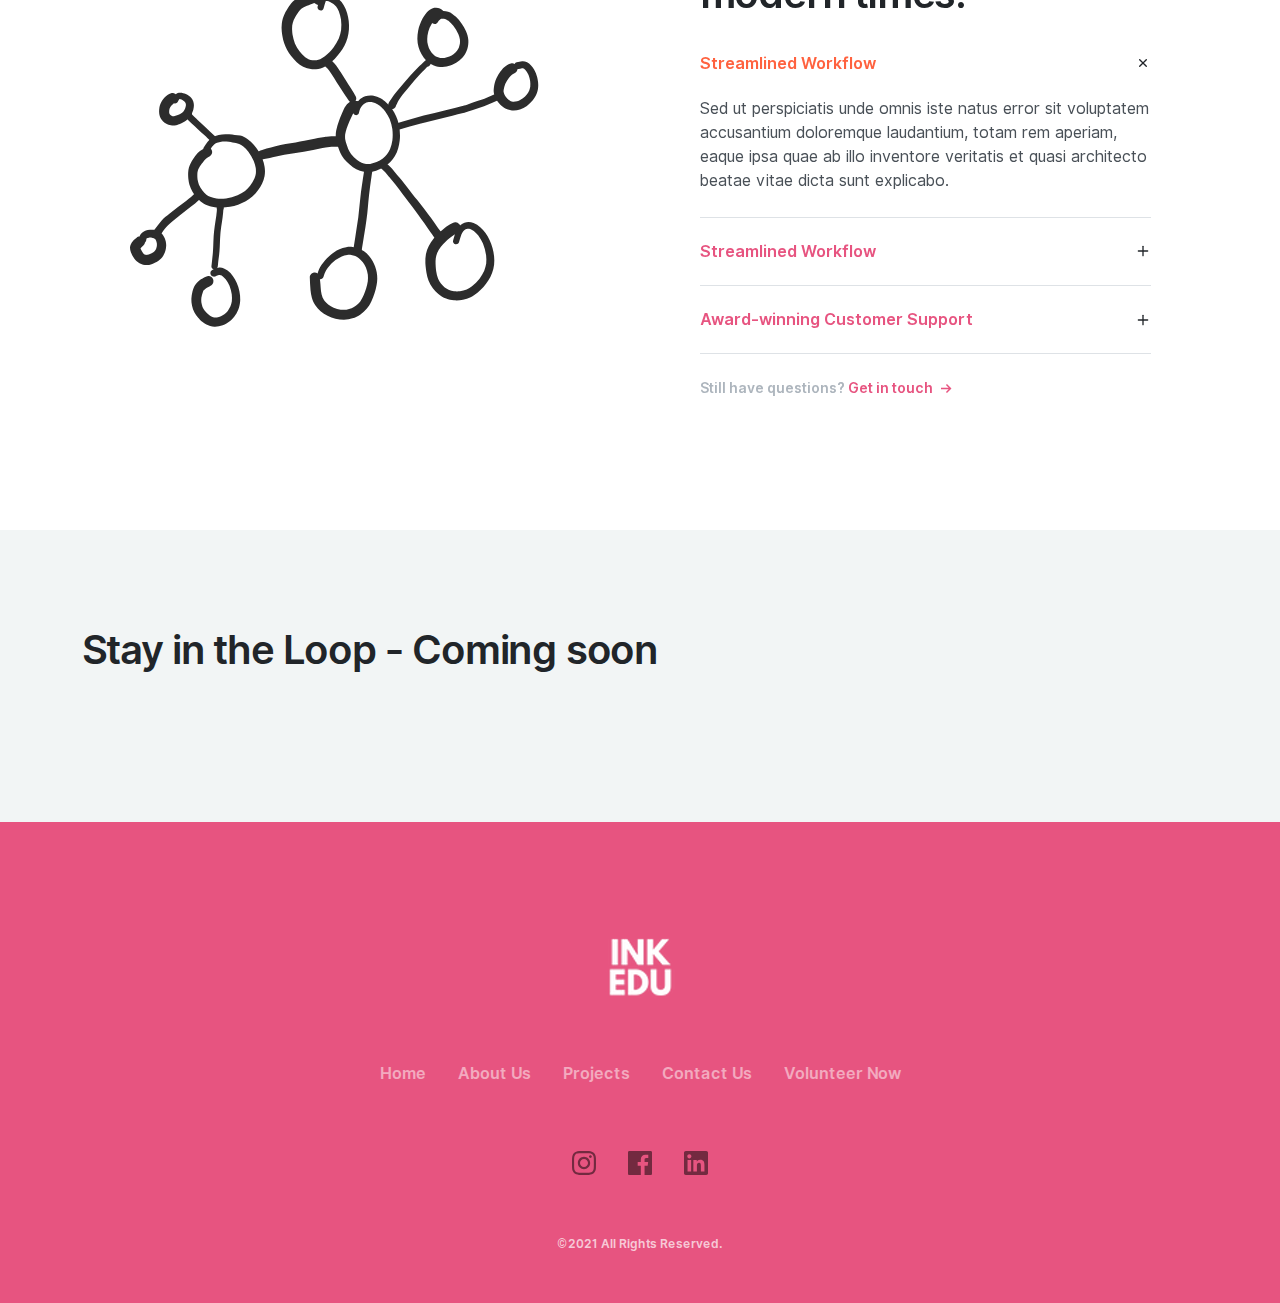
==== commit 54933c9c: "Update index.html" ====
--- a/index.html
+++ b/index.html
@@ -86,20 +86,20 @@
           </div>
           <div class="col-md-6 col-lg-3 mb-4 mb-lg-0" data-aos="fade-up" data-aos-delay="200">
             <img src="assets/img/saas-sketch-3.svg" alt="Image" class="mb-4">
-            <h5>Documentation</h5>
-            <p class="px-xl-4">Sed ut perspiciatis unde omnis iste natus error sit voluptatem.</p>
+            <h5>Art</h5>
+            <p class="px-xl-4">Exploring and combining your hobby interests with the fields of STEM .</p>
             <!-- <a href="#" class="hover-arrow">Learn More</a> -->
           </div>
           <div class="col-md-6 col-lg-3 mb-4 mb-lg-0" data-aos="fade-up" data-aos-delay="300">
             <img src="assets/img/saas-sketch-4.svg" alt="Image" class="mb-4">
-            <h5>Virtual Reality.</h5>
-            <p class="px-xl-4">Sed ut perspiciatis unde omnis iste natus error sit voluptatem.</p>
+            <h5>Community Outreach</h5>
+            <p class="px-xl-4">Help out your community through developing resources and expand these self-made resources on a large-scale level</p>
             <!-- <a href="#" class="hover-arrow">Learn More</a> -->
           </div>
           <div class="col-md-6 col-lg-3 mb-4 mb-lg-0" data-aos="fade-up" data-aos-delay="400">
             <img src="assets/img/saas-sketch-5.svg" alt="Image" class="mb-4">
-            <h5>Product Roadmap</h5>
-            <p class="px-xl-4">Sed ut perspiciatis unde omnis iste natus error sit voluptatem.</p>
+            <h5>Workshops/Camps</h5>
+            <p class="px-xl-4">Join us to host STEAM workshops, camps, and extra resources through developing programs/online courses in your community</p>
             <!-- <a href="#" class="hover-arrow">Learn More</a> -->
           </div>
         </div>
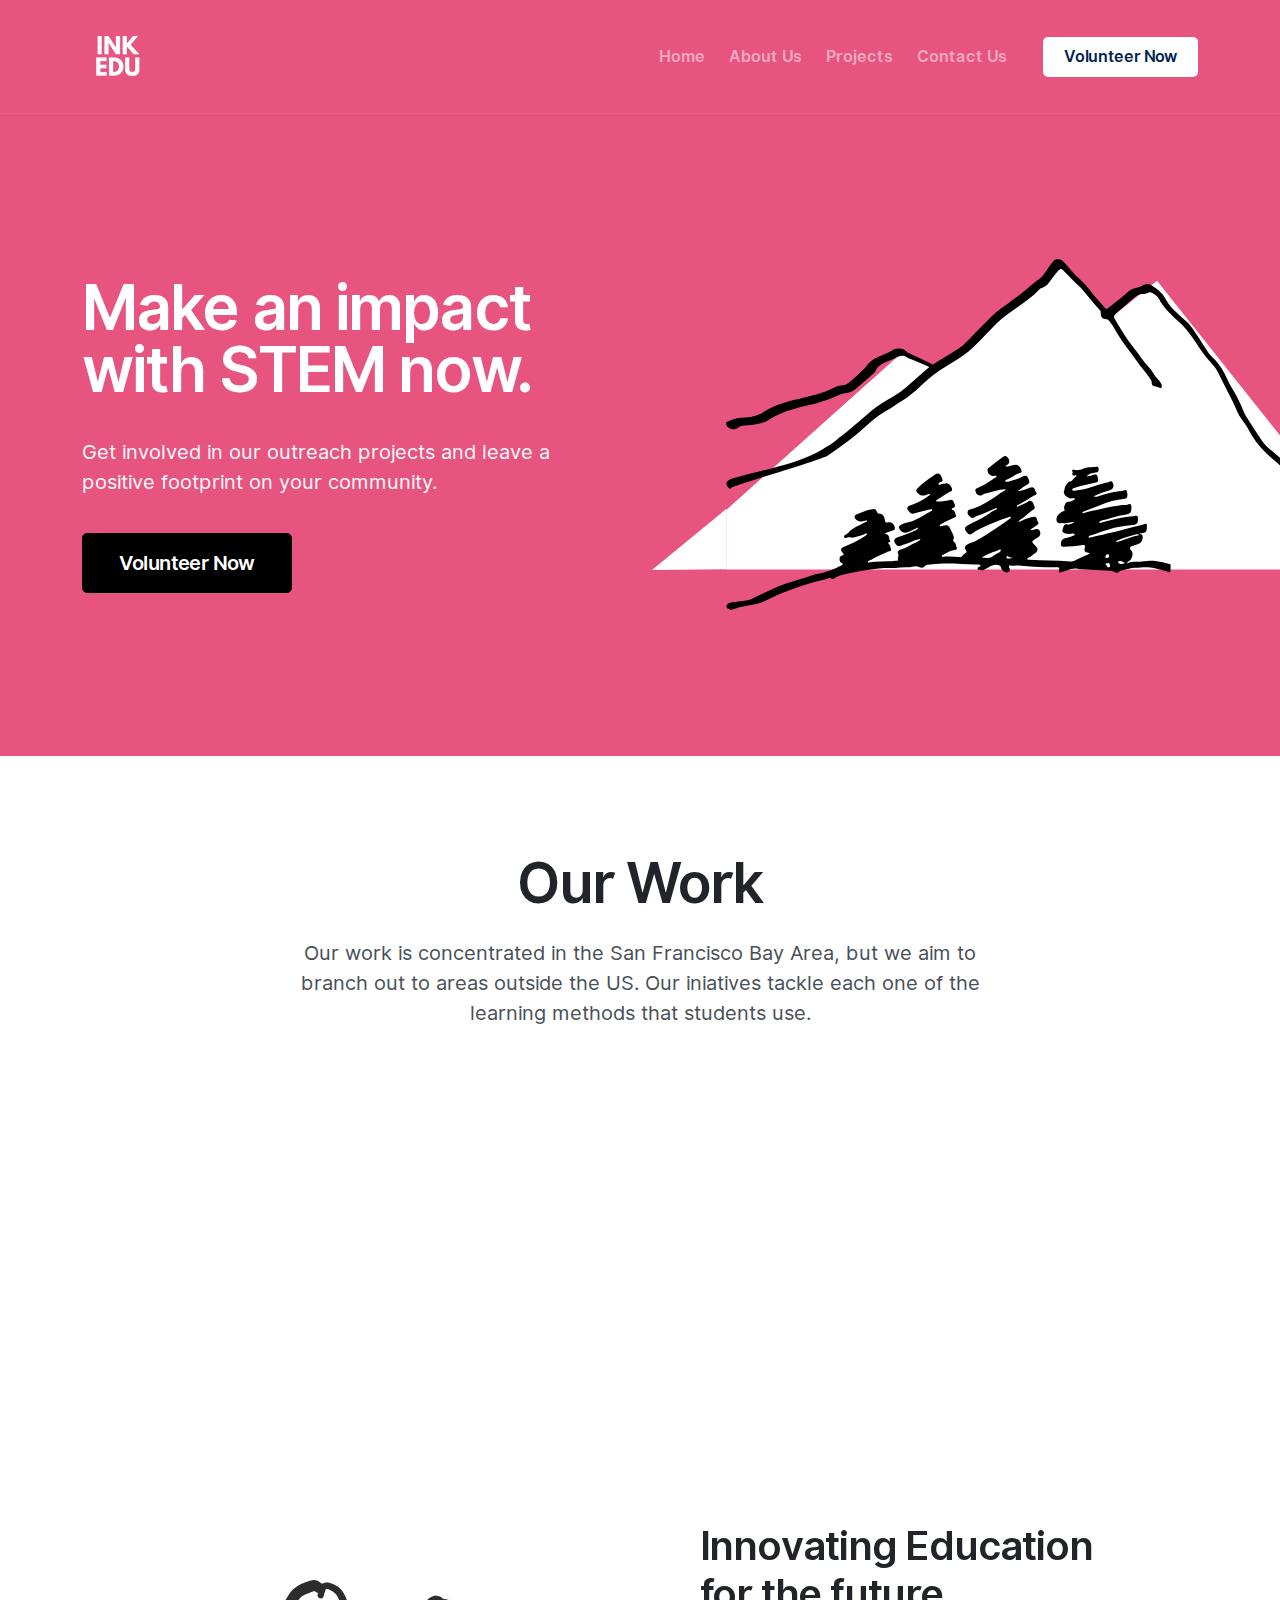
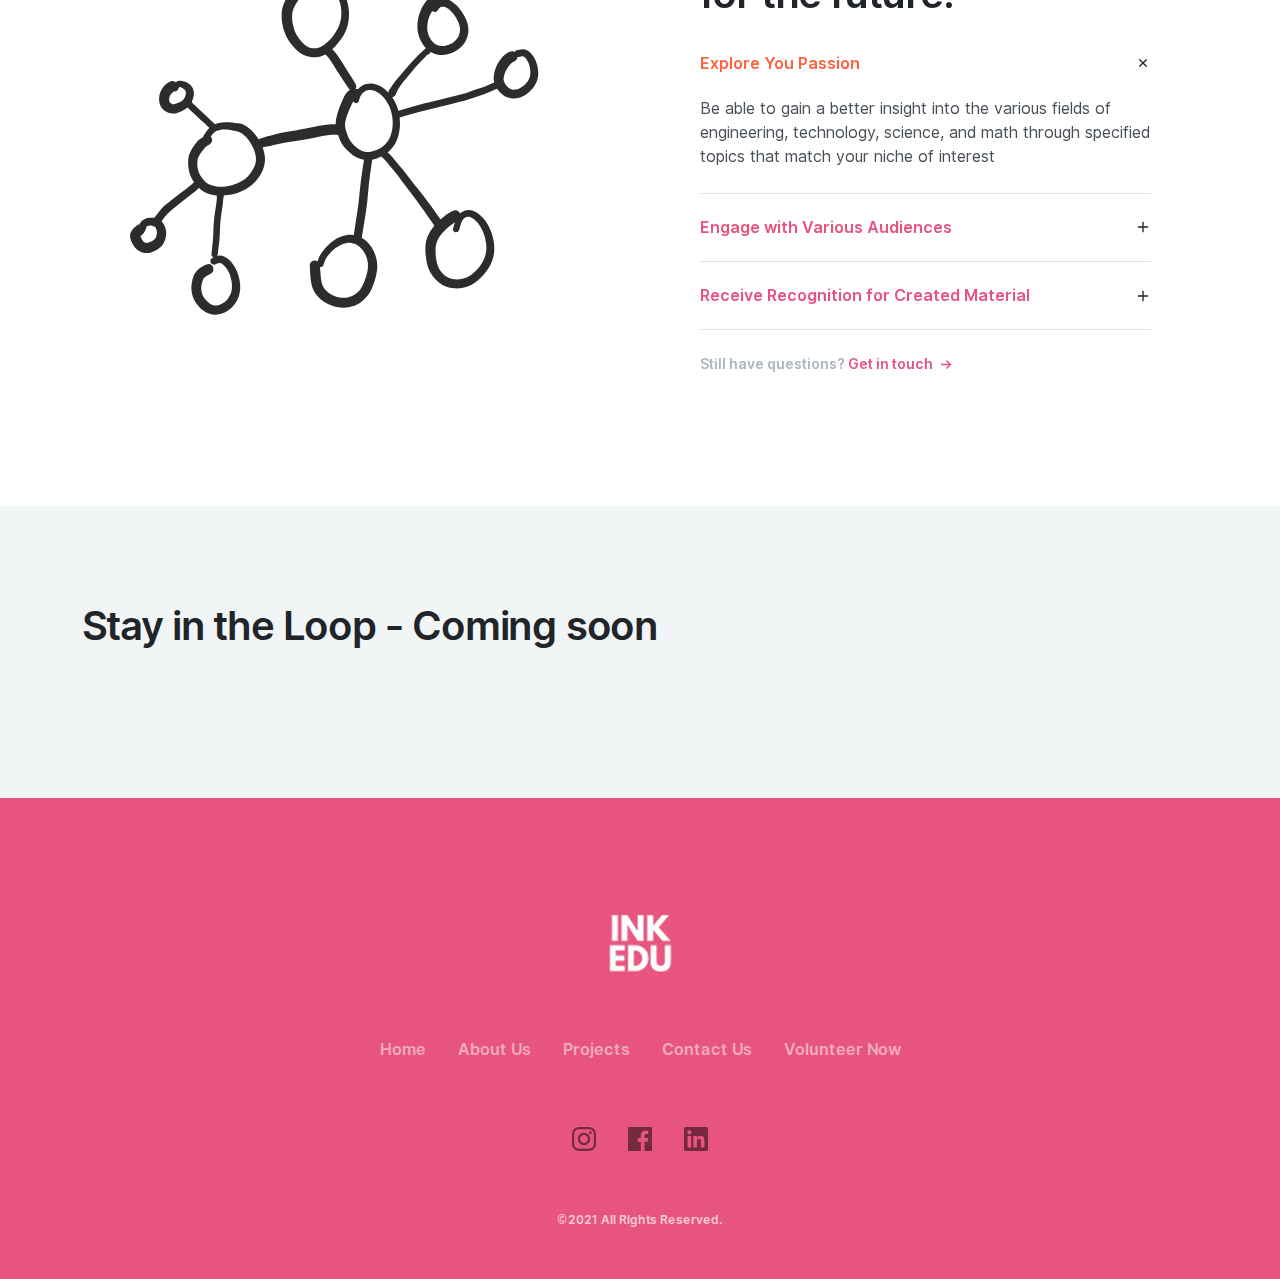
==== commit 437a41c0: "Update index.html" ====
--- a/index.html
+++ b/index.html
@@ -184,43 +184,43 @@
             <img src="assets/img/saas-sketch-6.svg" alt="Image">
           </div>
           <div class="col-xl-5 col-md-6">
-            <h3 class="h1">A modern product for modern times.</h3>
+            <h3 class="h1">Innovating Education for the future.</h3>
             <div class="mt-4 mb-3">
               <div class="border-bottom pb-3 mb-3">
                 <div data-target="#panel-3" class="accordion-panel-title" data-toggle="collapse" role="button" aria-expanded="true">
-                  <span class="h6 mb-0">Streamlined Workflow</span>
+                  <span class="h6 mb-0">Explore You Passion</span>
                   <img class="icon" src="assets/img/icons/interface/plus.svg" alt="plus interface icon">
                 </div>
                 <div class="collapse show" id="panel-3">
                   <div class="pt-3">
                     <p class="mb-0">
-                      Sed ut perspiciatis unde omnis iste natus error sit voluptatem accusantium doloremque laudantium, totam rem aperiam, eaque ipsa quae ab illo inventore veritatis et quasi architecto beatae vitae dicta sunt explicabo.
+                      Be able to gain a better insight into the various fields of engineering, technology, science, and math through specified topics that match your niche of interest
                     </p>
                   </div>
                 </div>
               </div>
               <div class="border-bottom pb-3 mb-3">
                 <div data-target="#panel-4" class="accordion-panel-title" data-toggle="collapse" role="button" aria-expanded="false">
-                  <span class="h6 mb-0">Streamlined Workflow</span>
+                  <span class="h6 mb-0">Engage with Various Audiences</span>
                   <img class="icon" src="assets/img/icons/interface/plus.svg" alt="plus interface icon">
                 </div>
                 <div class="collapse" id="panel-4">
                   <div class="pt-3">
                     <p class="mb-0">
-                      Sed ut perspiciatis unde omnis iste natus error sit voluptatem accusantium doloremque laudantium, totam rem aperiam, eaque ipsa quae ab illo inventore veritatis et quasi architecto beatae vitae dicta sunt explicabo.
+                      Being a member or officer will allow you to explore your interests and give you the opporutunity to work with varied audiences and students of all ages around your community and make viable impact on their STEM knowledge
                     </p>
                   </div>
                 </div>
               </div>
               <div class="border-bottom pb-3 mb-3">
                 <div data-target="#panel-5" class="accordion-panel-title" data-toggle="collapse" role="button" aria-expanded="false">
-                  <span class="h6 mb-0">Award-winning Customer Support</span>
+                  <span class="h6 mb-0">Receive Recognition for Created Material</span>
                   <img class="icon" src="assets/img/icons/interface/plus.svg" alt="plus interface icon">
                 </div>
                 <div class="collapse" id="panel-5">
                   <div class="pt-3">
                     <p class="mb-0">
-                      Sed ut perspiciatis unde omnis iste natus error sit voluptatem accusantium doloremque laudantium, totam rem aperiam, eaque ipsa quae ab illo inventore veritatis et quasi architecto beatae vitae dicta sunt explicabo.
+                      Create Curriculua, STEM-realted material and be able to combine your personal interests with an art aspect through our upcomign STEM Hunt project you can be apart of!
                     </p>
                   </div>
                 </div>
